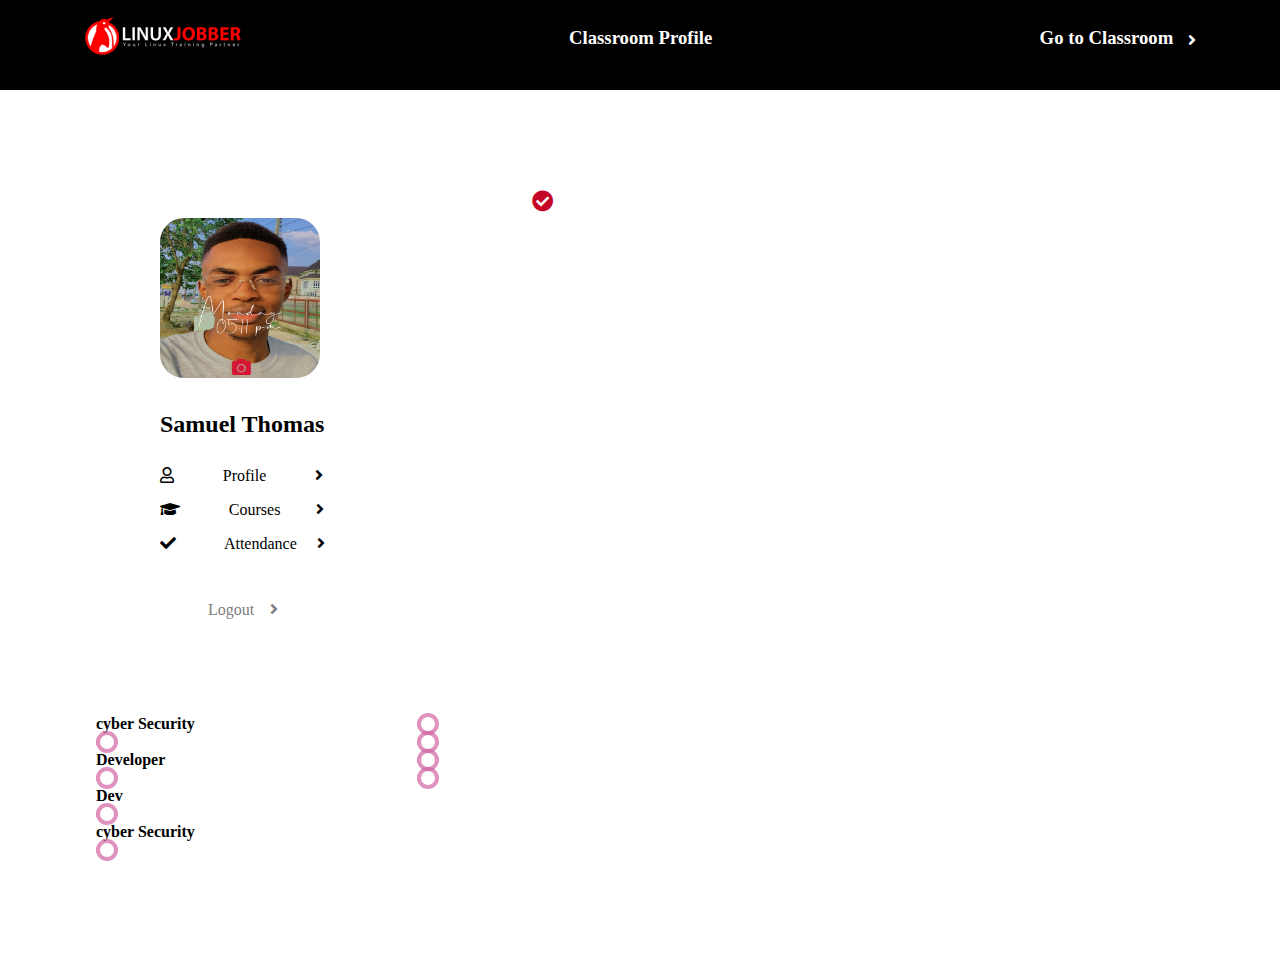
==== image4/image4.html @ 8c194b77 "initial commit" ====
<!DOCTYPE html>
<html lang="en">

<head>
    <meta charset="UTF-8">
    <meta http-equiv="X-UA-Compatible" content="IE=edge">
    <meta name="viewport" content="width=device-width, initial-scale=1.0">
    <title>LINUX JOBBER</title>
    <link rel="stylesheet" href="./image4.css">
    <link rel="preconnect" href="https://fonts.googleapis.com">
    <link rel="preconnect" href="https://fonts.gstatic.com" crossorigin>
    <link
        href="https://fonts.googleapis.com/css2?family=Abyssinica+SIL&family=Open+Sans&family=Pacifico&family=Pattaya&family=Poppins:wght@400;500&display=swap"
        rel="stylesheet">
    <link rel="stylesheet" href="https://cdnjs.cloudflare.com/ajax/libs/font-awesome/5.15.4/css/all.min.css"
        integrity="sha512-1ycn6IcaQQ40/MKBW2W4Rhis/DbILU74C1vSrLJxCq57o941Ym01SwNsOMqvEBFlcgUa6xLiPY/NS5R+E6ztJQ=="
        crossorigin="anonymous" referrerpolicy="no-referrer" />
</head>

<body>
    <nav class="nav">

        <div class="logo">
            <img src="../image 27.png" alt="">

        </div>

        <!-- <div class="align"> -->
        <div class="Classroom Profile">
            <h3>Classroom Profile</h3>
        </div>

        <div class="Classroom space">
            <h3>Go to Classroom </h3><i class="fas fa-angle-right nav-fas"></i>
        </div>
        <!-- </div> -->
    </nav>

    <p><i class="check fa fa-check-circle fa-lg circle-ch"></i></p>
    <div class="img-1">
        <div class="profile-image">
            <img class="my-image" src="../sammy2.JPG" alt="">
            <h3><i class="fa fa-camera cam"></i></h3>
            <h2 class="samuel">Samuel Thomas</h2>
            <div class="element"><i class="symbol far fa-user"></i> Profile <i class="fas fa-angle-right  pro"></i>
            </div>
            <div class="element"><i class="symbol fas fa-graduation-cap"></i> Courses <i
                    class="fas fa-angle-right cour"></i></div>
            <div class="element"><i class="symbol fa fa-check"></i> Attendance <i class="fas fa-angle-right Atten"></i>
            </div>
            <p class="logout">Logout<i class="fas fa-angle-right Log"></i></p>
        </div>







        <script type="text/javascript" src="./image4.js"></script>


    </div>

    <div class="general-slider">
        <div class="slider-container conts">
            <div>
                <h4>cyber Security</h4>
                <input class="slider" id="myRange" type="range" min="1" max="100" value="0">
            </div>

            <div>
                <h4>Developer</h4>
                <input class="slider" id="myRange" type="range" min="1" max="100" value="0">
            </div>

            <div>
                <h4>Dev</h4>
                <input class="slider" id="myRange" type="range" min="1" max="100" value="0">
            </div>

            <div>
                <h4>cyber Security</h4>
                <input class="slider" id="myRange" type="range" min="1" max="100" value="0">
            </div>
        </div>


        <div class="slider-container conts">
            <div>
                <input class="slider" id="myRange" type="range" min="1" max="100" value="0">
            </div>

            <div>
                <input class="slider" id="myRange" type="range" min="1" max="100" value="0">
            </div>

            <div>
                <input class="slider" id="myRange" type="range" min="1" max="100" value="0">
            </div>

            <div>
                <input class="slider" id="myRange" type="range" min="1" max="100" value="0">
            </div>
        </div>

    </div>


</body>

</html>
---- image4/image4.css ----
* {
    margin: 0;
    padding: 0;

}

.nav {
    background-color: black;
    display: flex;
    height: 10vh;
    text-align: center;
    justify-content: space-around;
}

.Classroom {
    color: #fff;
    text-align: center;
    padding-top: 27px;

}

.space {
    padding-left: 10rem;
    display: flex;

}

.logo {
    padding-top: 16px;
    padding-right: 10rem;
}

.nav-fas {
    padding-top: 5px;
    padding-left: 15px;

}

.my-image {
    width: 10rem;
    height: 10rem;
    background-size: cover;
    background-position: center;
    border-radius: 1.5rem;
}

.img-1 {
    display: flex;
    padding: 8rem 0rem 0rem 10rem;
}

.student-info {
    padding-left: 11rem;

}

.samuel {
    padding: 1.8rem 0rem;
}

.element {
    padding-bottom: 1rem;


}

.student-info2 {
    display: flex;
    padding-bottom: 1rem;
}

.no-color {
    color: rgb(174, 0, 0);
    margin-right: 10px;
}

.info {
    margin-bottom: 2rem;
}

/* input{
    border-radius: 6px;
    box-shadow: 2px 2px 15px gray;
    border: none;
    padding:4px ;
    margin-left: 1.4rem; */
}

.yes-no {
    margin: 0rem 3rem;

}

.school {
    width: 18rem;
    padding: 0.4rem;
}

.no {
    box-shadow: 2px 2px 15px rgb(181, 181, 181);
    padding: 7px;
    border-radius: 7px;
}

.completed {
    margin-left: 3rem;
    padding-bottom: 2rem;
}

.check {
    position: absolute;
    right: 45rem;
    padding: 7px;
    color: rgb(197, 5, 37)
}

.logout {
    color: gray;
    padding-left: 3rem;
    padding-top: 2rem;
}

.cam {
    margin: 0rem 0rem 0rem 4.5rem;
    color: rgb(213, 22, 53);
    position: absolute;
    top: 22.4rem;
}

.pro {
    padding-left: 2.8rem;
}

.cour {
    padding-left: 2rem;
}

.Atten {
    padding-left: 1rem;
}

.Log {
    padding-left: 1rem;
}

.symbol {
    padding-right: 2.8rem;
}

.circle-ch {
    margin-top: 6rem;
}

.check-yes {
    color: rgb(255, 16, 56);
    padding-left: 1.1rem;
}

.ch {
    padding: 0.5rem;
}

.times-no {
    padding-left: 1rem;
    color: gray
}

.times {
    padding: 0.4rem;
}

.slider {
    -webkit-appearance: none;
    width: 16.5%;
    height: 9px;
    border-radius: 5px;
    background:#c4004b;
    outline: none;
    opacity: 0.7;
    -webkit-transition: .2s;
    transition: opacity .2s;
}


.slider::-webkit-slider-thumb {
    -webkit-appearance: none;
    appearance: none;
    width: 22px;
    height: 22px;
    border-radius: 50%; 
    background:#fff;
    border: 4.9px solid #d364a3;
    cursor: pointer;
  }

  .slider::-moz-range-thumb {
    width: 25px;
    height: 25px;
    border-radius: 50%;
    background: #D43790;
    cursor: pointer;
  }
  .general-slider{
display: flex;


  }
  .slider-container{
    padding: 6rem;
   
  }
  .conts{
   
    
}
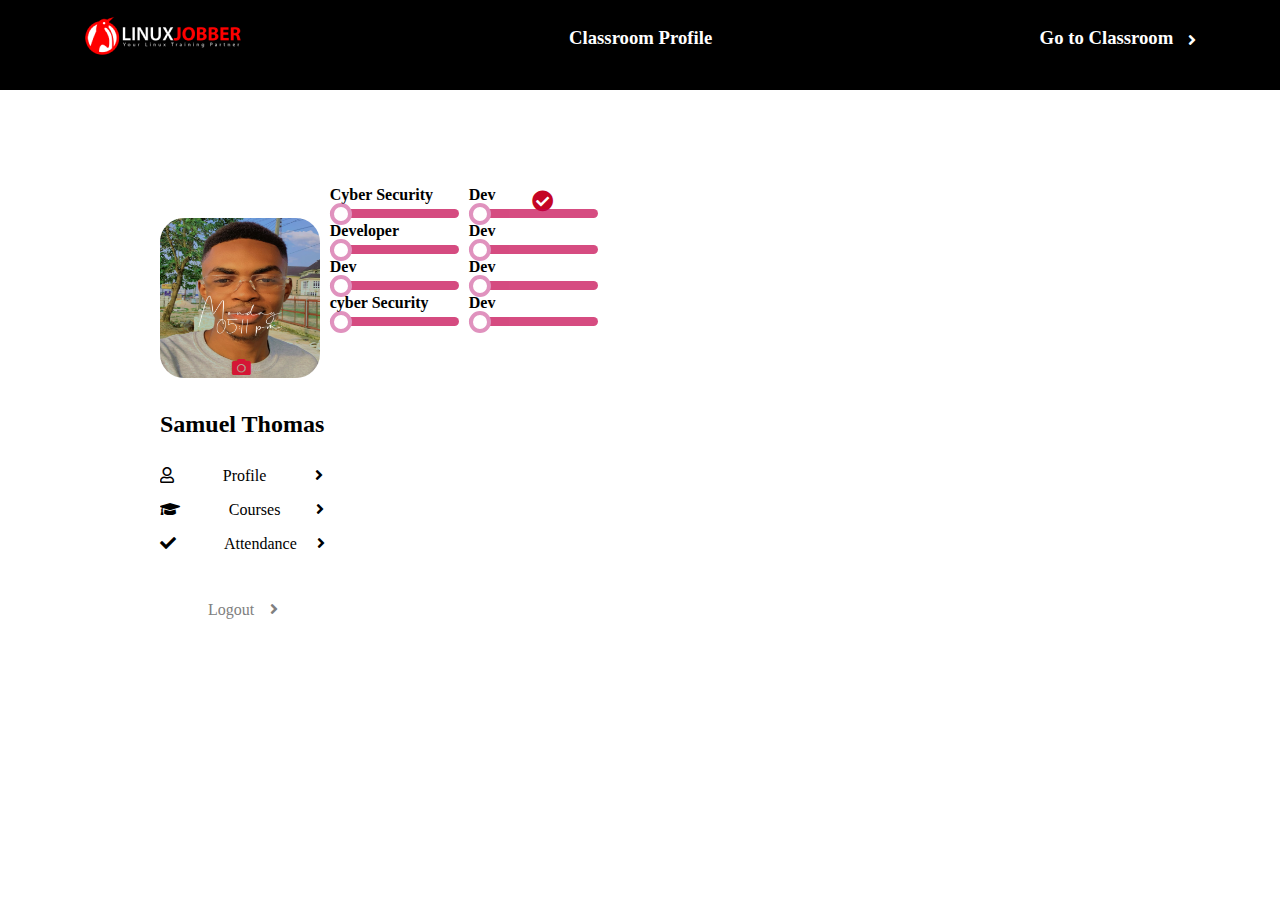
==== commit 591fcbc5: "go" ====
--- a/image4/image4.html
+++ b/image4/image4.html
@@ -19,10 +19,8 @@
 
 <body>
     <nav class="nav">
-
         <div class="logo">
             <img src="../image 27.png" alt="">
-
         </div>
 
         <!-- <div class="align"> -->
@@ -37,73 +35,70 @@
     </nav>
 
     <p><i class="check fa fa-check-circle fa-lg circle-ch"></i></p>
-    <div class="img-1">
-        <div class="profile-image">
-            <img class="my-image" src="../sammy2.JPG" alt="">
-            <h3><i class="fa fa-camera cam"></i></h3>
-            <h2 class="samuel">Samuel Thomas</h2>
-            <div class="element"><i class="symbol far fa-user"></i> Profile <i class="fas fa-angle-right  pro"></i>
+
+    <div class="container">
+        <div class="img-1">
+            <div class="profile-image">
+                <img class="my-image" src="../sammy2.JPG" alt="">
+                <h3><i class="fa fa-camera cam"></i></h3>
+                <h2 class="samuel">Samuel Thomas</h2>
+                <div class="element"><i class="symbol far fa-user"></i> Profile <i class="fas fa-angle-right  pro"></i>
+                </div>
+                <div class="element">
+                    <i class="symbol fas fa-graduation-cap"></i>
+                    Courses
+                    <i class="fas fa-angle-right cour"></i>
+                </div>
+                <div class="element"><i class="symbol fa fa-check"></i> Attendance <i
+                        class="fas fa-angle-right Atten"></i>
+                </div>
+                <p class="logout">Logout<i class="fas fa-angle-right Log"></i></p>
             </div>
-            <div class="element"><i class="symbol fas fa-graduation-cap"></i> Courses <i
-                    class="fas fa-angle-right cour"></i></div>
-            <div class="element"><i class="symbol fa fa-check"></i> Attendance <i class="fas fa-angle-right Atten"></i>
-            </div>
-            <p class="logout">Logout<i class="fas fa-angle-right Log"></i></p>
+            <script type="text/javascript" src="./image4.js"></script>
         </div>
 
+        <div class="general-slider">
+            <div class="slider-container">
+                <div>
+                    <h4>Cyber Security</h4>
+                    <input class="slider" id="myRange" type="range" min="1" max="100" value="0">
+                </div>
+                <div>
+                    <h4>Developer</h4>
+                    <input class="slider" id="myRange" type="range" min="1" max="100" value="0">
+                </div>
+                <div>
+                    <h4>Dev</h4>
+                    <input class="slider" id="myRange" type="range" min="1" max="100" value="0">
+                </div>
 
+                <div>
+                    <h4>cyber Security</h4>
+                    <input class="slider" id="myRange" type="range" min="1" max="100" value="0">
+                </div>
+            </div>
+            <div class="slider-container">
+                <div>
+                    <h4>Dev</h4>
+                    <input class="slider" id="myRange" type="range" min="1" max="100" value="0">
+                </div>
 
+                <div>
+                    <h4>Dev</h4>
+                    <input class="slider" id="myRange" type="range" min="1" max="100" value="0">
+                </div>
 
+                <div>
+                    <h4>Dev</h4>
+                    <input class="slider" id="myRange" type="range" min="1" max="100" value="0">
+                </div>
 
-
-
-        <script type="text/javascript" src="./image4.js"></script>
-
-
-    </div>
-
-    <div class="general-slider">
-        <div class="slider-container conts">
-            <div>
-                <h4>cyber Security</h4>
-                <input class="slider" id="myRange" type="range" min="1" max="100" value="0">
-            </div>
-
-            <div>
-                <h4>Developer</h4>
-                <input class="slider" id="myRange" type="range" min="1" max="100" value="0">
-            </div>
-
-            <div>
-                <h4>Dev</h4>
-                <input class="slider" id="myRange" type="range" min="1" max="100" value="0">
-            </div>
-
-            <div>
-                <h4>cyber Security</h4>
-                <input class="slider" id="myRange" type="range" min="1" max="100" value="0">
+                <div>
+                    <h4>Dev</h4>
+                    <input class="slider" id="myRange" type="range" min="1" max="100" value="0">
+                </div>
             </div>
         </div>
-
-
-        <div class="slider-container conts">
-            <div>
-                <input class="slider" id="myRange" type="range" min="1" max="100" value="0">
-            </div>
-
-            <div>
-                <input class="slider" id="myRange" type="range" min="1" max="100" value="0">
-            </div>
-
-            <div>
-                <input class="slider" id="myRange" type="range" min="1" max="100" value="0">
-            </div>
-
-            <div>
-                <input class="slider" id="myRange" type="range" min="1" max="100" value="0">
-            </div>
-        </div>
-
     </div>
 
 
--- a/image4/image4.css
+++ b/image4/image4.css
@@ -1,81 +1,74 @@
 * {
-    margin: 0;
-    padding: 0;
-
+  margin: 0;
+  padding: 0;
 }
 
 .nav {
-    background-color: black;
-    display: flex;
-    height: 10vh;
-    text-align: center;
-    justify-content: space-around;
+  background-color: black;
+  display: flex;
+  height: 10vh;
+  text-align: center;
+  justify-content: space-around;
 }
 
 .Classroom {
-    color: #fff;
-    text-align: center;
-    padding-top: 27px;
-
+  color: #fff;
+  text-align: center;
+  padding-top: 27px;
 }
 
 .space {
-    padding-left: 10rem;
-    display: flex;
-
+  padding-left: 10rem;
+  display: flex;
 }
 
 .logo {
-    padding-top: 16px;
-    padding-right: 10rem;
+  padding-top: 16px;
+  padding-right: 10rem;
 }
 
 .nav-fas {
-    padding-top: 5px;
-    padding-left: 15px;
-
+  padding-top: 5px;
+  padding-left: 15px;
 }
 
 .my-image {
-    width: 10rem;
-    height: 10rem;
-    background-size: cover;
-    background-position: center;
-    border-radius: 1.5rem;
+  width: 10rem;
+  height: 10rem;
+  background-size: cover;
+  background-position: center;
+  border-radius: 1.5rem;
 }
 
 .img-1 {
-    display: flex;
-    padding: 8rem 0rem 0rem 10rem;
+  display: flex;
+  padding: 8rem 0rem 0rem 10rem;
 }
 
 .student-info {
-    padding-left: 11rem;
-
+  padding-left: 11rem;
 }
 
 .samuel {
-    padding: 1.8rem 0rem;
+  padding: 1.8rem 0rem;
 }
 
 .element {
-    padding-bottom: 1rem;
-
-
+  padding-bottom: 1rem;
 }
 
 .student-info2 {
-    display: flex;
-    padding-bottom: 1rem;
+  display: flex;
+  padding-bottom: 1rem;
 }
 
 .no-color {
-    color: rgb(174, 0, 0);
-    margin-right: 10px;
+  color: rgb(174, 0, 0);
+  margin-right: 10px;
 }
 
 .info {
-    margin-bottom: 2rem;
+  margin-bottom: 2rem;
 }
 
 /* input{
@@ -83,133 +76,130 @@
     box-shadow: 2px 2px 15px gray;
     border: none;
     padding:4px ;
-    margin-left: 1.4rem; */
-}
+    margin-left: 1.4rem; 
+}*/
 
 .yes-no {
-    margin: 0rem 3rem;
-
+  margin: 0rem 3rem;
 }
 
 .school {
-    width: 18rem;
-    padding: 0.4rem;
+  width: 18rem;
+  padding: 0.4rem;
 }
 
 .no {
-    box-shadow: 2px 2px 15px rgb(181, 181, 181);
-    padding: 7px;
-    border-radius: 7px;
+  box-shadow: 2px 2px 15px rgb(181, 181, 181);
+  padding: 7px;
+  border-radius: 7px;
 }
 
 .completed {
-    margin-left: 3rem;
-    padding-bottom: 2rem;
+  margin-left: 3rem;
+  padding-bottom: 2rem;
 }
 
 .check {
-    position: absolute;
-    right: 45rem;
-    padding: 7px;
-    color: rgb(197, 5, 37)
+  position: absolute;
+  right: 45rem;
+  padding: 7px;
+  color: rgb(197, 5, 37);
 }
 
 .logout {
-    color: gray;
-    padding-left: 3rem;
-    padding-top: 2rem;
+  color: gray;
+  padding-left: 3rem;
+  padding-top: 2rem;
 }
 
 .cam {
-    margin: 0rem 0rem 0rem 4.5rem;
-    color: rgb(213, 22, 53);
-    position: absolute;
-    top: 22.4rem;
+  margin: 0rem 0rem 0rem 4.5rem;
+  color: rgb(213, 22, 53);
+  position: absolute;
+  top: 22.4rem;
 }
 
 .pro {
-    padding-left: 2.8rem;
+  padding-left: 2.8rem;
 }
 
 .cour {
-    padding-left: 2rem;
+  padding-left: 2rem;
 }
 
 .Atten {
-    padding-left: 1rem;
+  padding-left: 1rem;
 }
 
 .Log {
-    padding-left: 1rem;
+  padding-left: 1rem;
 }
 
 .symbol {
-    padding-right: 2.8rem;
+  padding-right: 2.8rem;
 }
 
 .circle-ch {
-    margin-top: 6rem;
+  margin-top: 6rem;
 }
 
 .check-yes {
-    color: rgb(255, 16, 56);
-    padding-left: 1.1rem;
+  color: rgb(255, 16, 56);
+  padding-left: 1.1rem;
 }
 
 .ch {
-    padding: 0.5rem;
+  padding: 0.5rem;
 }
 
 .times-no {
-    padding-left: 1rem;
-    color: gray
+  padding-left: 1rem;
+  color: gray;
 }
 
 .times {
-    padding: 0.4rem;
+  padding: 0.4rem;
 }
 
 .slider {
-    -webkit-appearance: none;
-    width: 16.5%;
-    height: 9px;
-    border-radius: 5px;
-    background:#c4004b;
-    outline: none;
-    opacity: 0.7;
-    -webkit-transition: .2s;
-    transition: opacity .2s;
-}
-
+  -webkit-appearance: none;
+  height: 9px;
+  border-radius: 5px;
+  background: #c4004b;
+  outline: none;
+  opacity: 0.7;
+  -webkit-transition: 0.2s;
+  transition: opacity 0.2s;
+}
 
 .slider::-webkit-slider-thumb {
-    -webkit-appearance: none;
-    appearance: none;
-    width: 22px;
-    height: 22px;
-    border-radius: 50%; 
-    background:#fff;
-    border: 4.9px solid #d364a3;
-    cursor: pointer;
-  }
-
-  .slider::-moz-range-thumb {
-    width: 25px;
-    height: 25px;
-    border-radius: 50%;
-    background: #D43790;
-    cursor: pointer;
-  }
-  .general-slider{
-display: flex;
-
-
-  }
-  .slider-container{
-    padding: 6rem;
-   
-  }
-  .conts{
-   
-    
-}+  -webkit-appearance: none;
+  appearance: none;
+  width: 22px;
+  height: 22px;
+  border-radius: 50%;
+  background: #fff;
+  border: 4.9px solid #d364a3;
+  cursor: pointer;
+}
+
+.slider::-moz-range-thumb {
+  width: 25px;
+  height: 25px;
+  border-radius: 50%;
+  background: #d43790;
+  cursor: pointer;
+}
+
+.general-slider {
+  display: flex;
+}
+
+.slider-container {
+  padding: 5px;
+  padding-top: 6rem;
+}
+
+.container {
+    display: flex;
+}
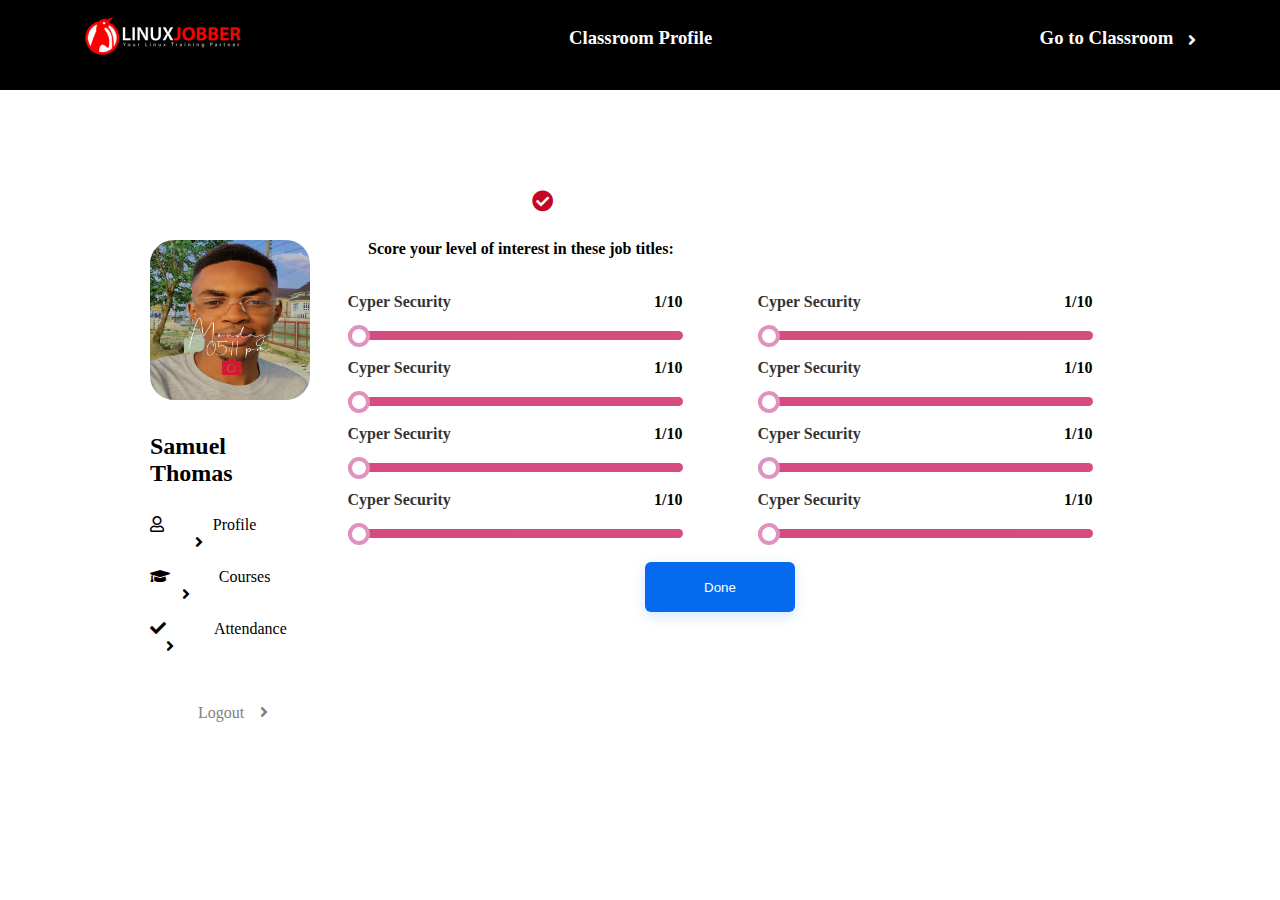
==== commit 3e0a72c2: "go" ====
--- a/image4/image4.html
+++ b/image4/image4.html
@@ -57,48 +57,73 @@
             <script type="text/javascript" src="./image4.js"></script>
         </div>
 
-        <div class="general-slider">
-            <div class="slider-container">
-                <div>
-                    <h4>Cyber Security</h4>
-                    <input class="slider" id="myRange" type="range" min="1" max="100" value="0">
+        <div class="left-pane">
+            <h4>Score your level of interest in these job titles:</h4>
+            <div class="general-slider">
+                <div class="slider-container">
+                    <div>
+                        <div class="rangeHeader">
+                            <h4 class="h44"> Cyper Security</h4>
+                            <h4>1/10</h4>
+                        </div>
+                        <input class="slider" id="myRange" type="range" min="1" max="100" value="0">
+                    </div>
+                    <div>
+                        <div class="rangeHeader">
+                            <h4 class="h44"> Cyper Security</h4>
+                            <h4>1/10</h4>
+                        </div>
+                        <input class="slider" id="myRange" type="range" min="1" max="100" value="0">
+                    </div>
+                    <div>
+                        <div class="rangeHeader">
+                            <h4 class="h44"> Cyper Security</h4>
+                            <h4>1/10</h4>
+                        </div>
+                        <input class="slider" id="myRange" type="range" min="1" max="100" value="0">
+                    </div>
+                    <div>
+                        <div class="rangeHeader">
+                            <h4 class="h44"> Cyper Security</h4>
+                            <h4>1/10</h4>
+                        </div>
+                        <input class="slider" id="myRange" type="range" min="1" max="100" value="0">
+                    </div>
                 </div>
-                <div>
-                    <h4>Developer</h4>
-                    <input class="slider" id="myRange" type="range" min="1" max="100" value="0">
-                </div>
-                <div>
-                    <h4>Dev</h4>
-                    <input class="slider" id="myRange" type="range" min="1" max="100" value="0">
-                </div>
-
-                <div>
-                    <h4>cyber Security</h4>
-                    <input class="slider" id="myRange" type="range" min="1" max="100" value="0">
+                <div class="slider-container">
+                    <div>
+                        <div class="rangeHeader">
+                            <h4 class="h44"> Cyper Security</h4>
+                            <h4>1/10</h4>
+                        </div>
+                        <input class="slider" id="myRange" type="range" min="1" max="100" value="0">
+                    </div>
+                    <div>
+                        <div class="rangeHeader">
+                            <h4 class="h44"> Cyper Security</h4>
+                            <h4>1/10</h4>
+                        </div>
+                        <input class="slider" id="myRange" type="range" min="1" max="100" value="0">
+                    </div>
+                    <div>
+                        <div class="rangeHeader">
+                            <h4 class="h44"> Cyper Security</h4>
+                            <h4>1/10</h4>
+                        </div>
+                        <input class="slider" id="myRange" type="range" min="1" max="100" value="0">
+                    </div>
+                    <div>
+                        <div class="rangeHeader">
+                            <h4 class="h44"> Cyper Security</h4>
+                            <h4>1/10</h4>
+                        </div>
+                        <input class="slider" id="myRange" type="range" min="1" max="100" value="0">
+                    </div>
                 </div>
             </div>
-            <div class="slider-container">
-                <div>
-                    <h4>Dev</h4>
-                    <input class="slider" id="myRange" type="range" min="1" max="100" value="0">
-                </div>
-
-                <div>
-                    <h4>Dev</h4>
-                    <input class="slider" id="myRange" type="range" min="1" max="100" value="0">
-                </div>
-
-                <div>
-                    <h4>Dev</h4>
-                    <input class="slider" id="myRange" type="range" min="1" max="100" value="0">
-                </div>
-
-                <div>
-                    <h4>Dev</h4>
-                    <input class="slider" id="myRange" type="range" min="1" max="100" value="0">
-                </div>
-            </div>
+            <button>Done</button>
         </div>
+       
     </div>
 
 
--- a/image4/image4.css
+++ b/image4/image4.css
@@ -42,7 +42,6 @@
 
 .img-1 {
   display: flex;
-  padding: 8rem 0rem 0rem 10rem;
 }
 
 .student-info {
@@ -164,6 +163,7 @@
 .slider {
   -webkit-appearance: none;
   height: 9px;
+  width: 335px;
   border-radius: 5px;
   background: #c4004b;
   outline: none;
@@ -193,13 +193,49 @@
 
 .general-slider {
   display: flex;
-}
-
+  justify-content: space-evenly;
+}
+
+.left-pane {
+  width: 100%;
+  text-align: center;
+}
+
+.left-pane > h4 {
+  margin-left: 58px;
+  margin-bottom: 30px;
+  text-align: left;
+}
+
+.left-pane > button {
+    width: 150px;
+    height: 50px;
+    background: #066AEF;
+    box-shadow: 0px 4px 14px rgba(51, 157, 255, 0.22);
+    border-radius: 6px;
+    color: white;
+    border: none;
+}
 .slider-container {
   padding: 5px;
-  padding-top: 6rem;
+  margin-right: auto;
+  margin-left: auto;
+}
+
+.slider-container div {
+  margin-bottom: 15px;
 }
 
 .container {
-    display: flex;
-}
+  padding: 150px;
+  display: flex;
+}
+.rangeHeader {
+  display: flex;
+  justify-content: space-between;
+  margin-bottom: 8px;
+}
+
+.rangeHeader .h44 {
+  opacity: 0.8;
+}
